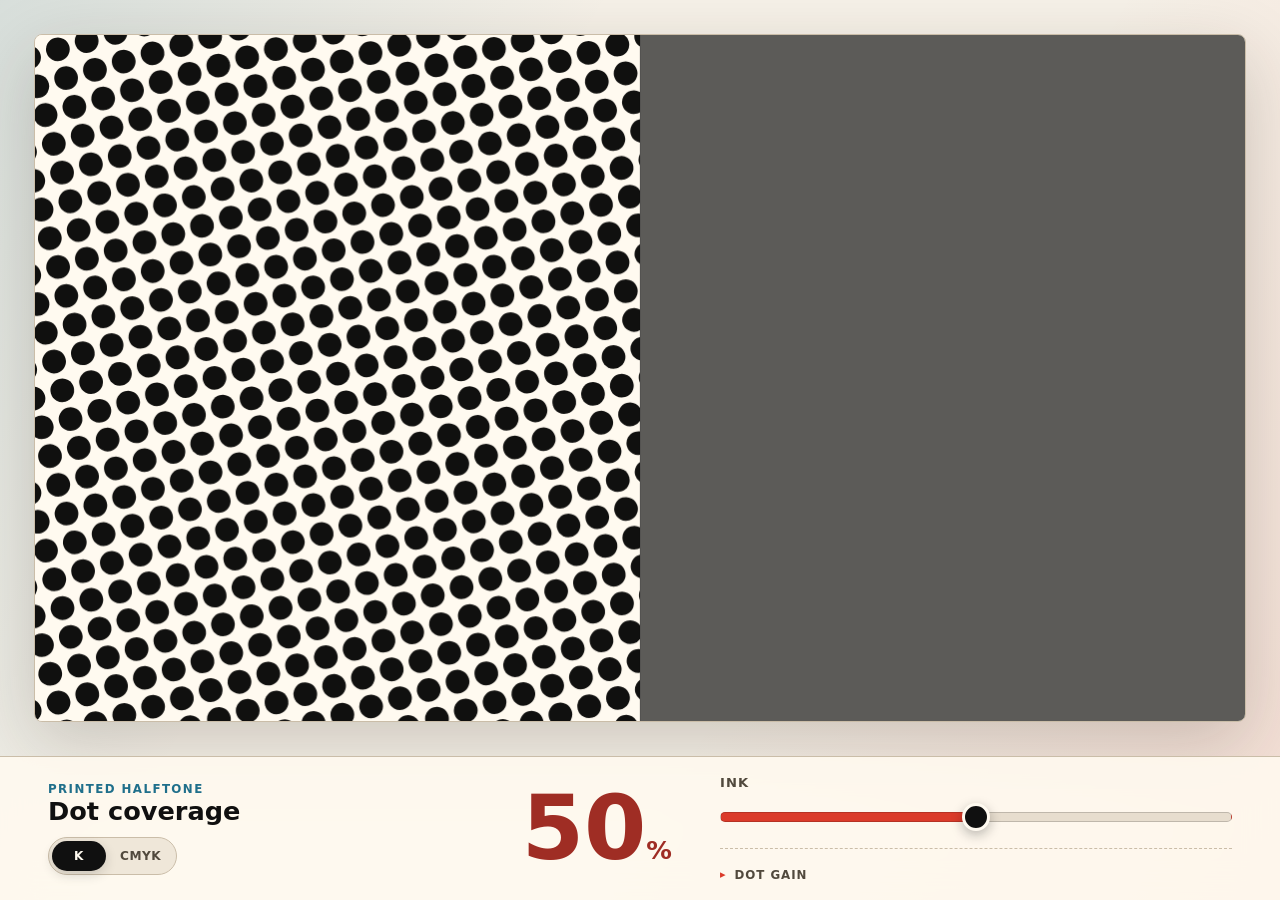
==== index.html @ 2b1c8a49 "Inline Apply button with the Dot Gain inputs Moves the Apply button into the 4th cell of the dot-gai" ====
<!doctype html>
<html lang="en">
  <head>
    <meta charset="UTF-8" />
    <meta name="viewport" content="width=device-width, initial-scale=1.0" />
    <title>Halftone Dot Visualizer</title>
    <link rel="stylesheet" href="styles.css" />
  </head>
  <body>
    <main class="app-shell">
      <section class="visualizer" aria-label="Halftone dot preview">
        <canvas id="halftoneCanvas"></canvas>
      </section>

      <section
        class="control-strip"
        id="controlStrip"
        data-mode="single"
        aria-label="Halftone controls"
      >
        <div class="title-group">
          <p class="eyebrow">Printed halftone</p>
          <h1 id="modeTitle">Dot coverage</h1>

          <div class="mode-toggle" role="group" aria-label="Color mode">
            <button
              class="mode-button is-active"
              type="button"
              data-mode="single"
              aria-pressed="true"
            >
              K
            </button>
            <button
              class="mode-button"
              type="button"
              data-mode="cmyk"
              aria-pressed="false"
            >
              CMYK
            </button>
          </div>
        </div>

        <div class="meter" id="singleMeter" aria-live="polite">
          <span id="coverageValue">50</span><span>%</span>
        </div>

        <div class="controls-panel">
          <div class="single-controls" id="singleControls">
            <label class="slider-control" for="coverageSlider">
              <span>Ink</span>
              <input
                id="coverageSlider"
                type="range"
                min="0"
                max="100"
                value="50"
                step="1"
              />
            </label>
          </div>

          <div class="cmyk-controls" id="cmykControls" hidden>
            <label class="channel-control channel-cyan" for="cyanSlider">
              <span>C</span>
              <output id="cyanValue" for="cyanSlider">50%</output>
              <input
                id="cyanSlider"
                data-channel="c"
                type="range"
                min="0"
                max="100"
                value="50"
                step="1"
              />
            </label>

            <label class="channel-control channel-magenta" for="magentaSlider">
              <span>M</span>
              <output id="magentaValue" for="magentaSlider">50%</output>
              <input
                id="magentaSlider"
                data-channel="m"
                type="range"
                min="0"
                max="100"
                value="50"
                step="1"
              />
            </label>

            <label class="channel-control channel-yellow" for="yellowSlider">
              <span>Y</span>
              <output id="yellowValue" for="yellowSlider">50%</output>
              <input
                id="yellowSlider"
                data-channel="y"
                type="range"
                min="0"
                max="100"
                value="50"
                step="1"
              />
            </label>

            <label class="channel-control channel-black" for="blackSlider">
              <span>K</span>
              <output id="blackValue" for="blackSlider">50%</output>
              <input
                id="blackSlider"
                data-channel="k"
                type="range"
                min="0"
                max="100"
                value="50"
                step="1"
              />
            </label>
          </div>

          <details class="dot-gain-controls" id="dotGainDetails">
            <summary>Dot Gain</summary>
            <div class="dot-gain-inputs">
              <label class="dot-gain-input" for="dotGainInput">
                <span>Dot Gain</span>
                <span class="input-row">
                  <input id="dotGainInput" type="number" min="0" max="40" step="1" value="18" />
                  <span class="suffix">%</span>
                </span>
              </label>
              <label class="dot-gain-input" for="minDotInput">
                <span>Min Dot</span>
                <span class="input-row">
                  <input id="minDotInput" type="number" min="0" max="15" step="0.5" value="3" />
                  <span class="suffix">%</span>
                </span>
              </label>
              <label class="dot-gain-input" for="minDotPrintedInput">
                <span>Min Dot Printed</span>
                <span class="input-row">
                  <input id="minDotPrintedInput" type="number" min="0" max="25" step="0.5" value="5" />
                  <span class="suffix">%</span>
                </span>
              </label>
              <button
                id="dotGainApplyButton"
                class="dot-gain-apply"
                type="button"
                disabled
              >
                Apply
              </button>
            </div>
          </details>
        </div>
      </section>
    </main>

    <script src="app.js"></script>
  </body>
</html>
---- styles.css ----
:root {
  --paper: #f6f1e8;
  --paper-deep: #e7ddce;
  --ink: #101010;
  --panel: #fffaf0;
  --line: #cabda8;
  --accent: #db3b2a;
  --accent-deep: #9f2d24;
  --blue: #1f6f8b;
  --cyan: #00a2e3;
  --magenta: #e6007d;
  --yellow: #ffed00;
  --shadow: 0 22px 70px rgba(38, 31, 20, 0.2);
}

* {
  box-sizing: border-box;
}

[hidden] {
  display: none !important;
}

html,
body {
  min-height: 100%;
}

body {
  margin: 0;
  background:
    linear-gradient(120deg, rgba(31, 111, 139, 0.14), transparent 34%),
    linear-gradient(300deg, rgba(219, 59, 42, 0.11), transparent 38%),
    var(--paper);
  color: var(--ink);
  font-family:
    Inter, ui-sans-serif, system-ui, -apple-system, BlinkMacSystemFont, "Segoe UI",
    sans-serif;
}

.app-shell {
  display: grid;
  height: 100vh;
  height: 100svh;
  min-height: 540px;
  grid-template-rows: minmax(0, 1fr) auto;
}

.visualizer {
  display: flex;
  min-height: 0;
  padding: clamp(16px, 3vw, 34px);
}

#halftoneCanvas {
  display: block;
  flex: 1;
  width: 100%;
  height: 100%;
  min-height: 0;
  border: 1px solid var(--line);
  border-radius: 8px;
  background: var(--panel);
  box-shadow: var(--shadow);
}

.control-strip {
  display: grid;
  grid-template-columns: minmax(150px, 1fr) auto minmax(240px, 40vw);
  align-items: center;
  gap: clamp(18px, 4vw, 48px);
  border-top: 1px solid var(--line);
  background: rgba(255, 250, 240, 0.88);
  padding: 18px clamp(18px, 4vw, 48px);
  backdrop-filter: blur(16px);
}

.control-strip[data-mode="cmyk"] {
  grid-template-columns: minmax(170px, 0.72fr) minmax(480px, 2fr);
}

.title-group {
  min-width: 0;
}

.eyebrow {
  margin: 0 0 3px;
  color: var(--blue);
  font-size: 0.74rem;
  font-weight: 800;
  letter-spacing: 0.12em;
  text-transform: uppercase;
}

h1 {
  margin: 0;
  font-size: clamp(1.45rem, 2vw, 2.3rem);
  letter-spacing: 0;
  line-height: 1;
}

.mode-toggle {
  display: inline-flex;
  gap: 2px;
  margin-top: 13px;
  border: 1px solid var(--line);
  border-radius: 999px;
  background: rgba(231, 221, 206, 0.65);
  padding: 3px;
}

.mode-button {
  min-width: 54px;
  border: 0;
  border-radius: 999px;
  background: transparent;
  color: #51493d;
  cursor: pointer;
  font: inherit;
  font-size: 0.76rem;
  font-weight: 900;
  letter-spacing: 0.04em;
  padding: 8px 12px;
}

.mode-button.is-active {
  background: var(--ink);
  color: var(--panel);
  box-shadow: 0 4px 12px rgba(16, 16, 16, 0.16);
}

.mode-button:focus-visible {
  outline: 3px solid rgba(31, 111, 139, 0.32);
  outline-offset: 3px;
}

.meter {
  display: flex;
  min-width: 128px;
  align-items: baseline;
  justify-content: flex-end;
  color: var(--accent-deep);
  font-variant-numeric: tabular-nums;
  font-weight: 900;
  line-height: 0.85;
}

.meter span:first-child {
  font-size: clamp(3.4rem, 7vw, 5.8rem);
}

.meter span:last-child {
  font-size: clamp(1.25rem, 2vw, 1.8rem);
}

.slider-control {
  display: grid;
  gap: 10px;
  min-width: 0;
  color: #51493d;
  font-size: 0.82rem;
  font-weight: 800;
  letter-spacing: 0.08em;
  text-transform: uppercase;
}

.controls-panel {
  min-width: 0;
}

.single-controls {
  min-width: 0;
}

.cmyk-controls {
  display: grid;
  grid-template-columns: repeat(4, minmax(104px, 1fr));
  gap: 12px clamp(12px, 2vw, 22px);
  min-width: 0;
}

.channel-control {
  --track-color: var(--accent);
  --thumb-color: var(--ink);
  display: grid;
  grid-template-columns: auto minmax(42px, max-content);
  gap: 8px 10px;
  min-width: 0;
  color: #51493d;
  font-size: 0.82rem;
  font-weight: 900;
  letter-spacing: 0.06em;
  text-transform: uppercase;
}

.channel-control output {
  justify-self: end;
  color: #51493d;
  font-variant-numeric: tabular-nums;
  letter-spacing: 0;
}

.channel-control input {
  grid-column: 1 / -1;
}

.channel-cyan {
  --track-color: var(--cyan);
  --thumb-color: var(--cyan);
}

.channel-magenta {
  --track-color: var(--magenta);
  --thumb-color: var(--magenta);
}

.channel-yellow {
  --track-color: var(--yellow);
  --thumb-color: var(--yellow);
}

.channel-black {
  --track-color: var(--ink);
  --thumb-color: var(--ink);
}

input[type="range"] {
  width: 100%;
  height: 34px;
  margin: 0;
  appearance: none;
  background: transparent;
  cursor: pointer;
}

input[type="range"]::-webkit-slider-runnable-track {
  height: 10px;
  border: 1px solid rgba(16, 16, 16, 0.18);
  border-radius: 999px;
  background:
    linear-gradient(
      90deg,
      var(--track-color, var(--accent)) var(--track-fill),
      var(--paper-deep) 0
    );
}

input[type="range"]::-moz-range-track {
  height: 10px;
  border: 1px solid rgba(16, 16, 16, 0.18);
  border-radius: 999px;
  background:
    linear-gradient(
      90deg,
      var(--track-color, var(--accent)) var(--track-fill),
      var(--paper-deep) 0
    );
}

input[type="range"]::-webkit-slider-thumb {
  width: 28px;
  height: 28px;
  margin-top: -10px;
  appearance: none;
  border: 3px solid var(--panel);
  border-radius: 50%;
  background: var(--thumb-color, var(--ink));
  box-shadow: 0 4px 12px rgba(16, 16, 16, 0.28);
}

input[type="range"]::-moz-range-thumb {
  width: 22px;
  height: 22px;
  border: 3px solid var(--panel);
  border-radius: 50%;
  background: var(--thumb-color, var(--ink));
  box-shadow: 0 4px 12px rgba(16, 16, 16, 0.28);
}

input[type="range"]:focus-visible {
  outline: 3px solid rgba(31, 111, 139, 0.32);
  outline-offset: 6px;
  border-radius: 999px;
}

.dot-gain-controls {
  margin-top: 14px;
  padding-top: 14px;
  border-top: 1px dashed var(--line);
}

.dot-gain-controls summary {
  cursor: pointer;
  list-style: none;
  display: inline-flex;
  align-items: center;
  gap: 8px;
  font-size: 0.74rem;
  font-weight: 900;
  letter-spacing: 0.08em;
  text-transform: uppercase;
  color: #51493d;
  user-select: none;
}

.dot-gain-controls summary::-webkit-details-marker { display: none; }

.dot-gain-controls summary::before {
  content: "\25B8";
  display: inline-block;
  font-size: 0.7rem;
  color: var(--accent);
  transition: transform 120ms ease;
}

.dot-gain-controls[open] summary::before {
  transform: rotate(90deg);
}

.dot-gain-controls summary:hover { color: var(--ink); }

.dot-gain-inputs {
  margin-top: 12px;
  display: grid;
  grid-template-columns: repeat(3, minmax(0, 1fr)) auto;
  align-items: end;
  gap: 10px clamp(12px, 2vw, 22px);
}

.dot-gain-input {
  display: grid;
  gap: 6px;
  min-width: 0;
  font-size: 0.74rem;
  font-weight: 900;
  letter-spacing: 0.06em;
  text-transform: uppercase;
  color: #51493d;
}

.dot-gain-input .input-row {
  display: flex;
  align-items: center;
  gap: 6px;
  border: 1px solid var(--line);
  border-radius: 6px;
  background: var(--panel);
  padding: 6px 10px;
}

.dot-gain-input input[type="number"] {
  flex: 1;
  border: 0;
  background: transparent;
  font: inherit;
  font-size: 1rem;
  font-weight: 700;
  font-variant-numeric: tabular-nums;
  color: var(--ink);
  width: 100%;
  outline: none;
  text-transform: none;
  -moz-appearance: textfield;
}

.dot-gain-input .suffix {
  color: #51493d;
  font-weight: 700;
  font-size: 0.86rem;
}

.dot-gain-apply {
  border: 0;
  border-radius: 999px;
  background: var(--ink);
  color: var(--panel);
  cursor: pointer;
  font: inherit;
  font-size: 0.72rem;
  font-weight: 900;
  letter-spacing: 0.08em;
  padding: 8px 18px;
  text-transform: uppercase;
  box-shadow: 0 4px 12px rgba(16, 16, 16, 0.16);
  transition: background 120ms ease, color 120ms ease, box-shadow 120ms ease;
}

.dot-gain-apply:hover:not(:disabled) {
  background: var(--accent);
}

.dot-gain-apply:focus-visible {
  outline: 3px solid rgba(31, 111, 139, 0.32);
  outline-offset: 3px;
}

.dot-gain-apply:disabled {
  background: var(--paper-deep);
  color: #51493d;
  cursor: not-allowed;
  box-shadow: none;
  opacity: 0.65;
}

@media (max-width: 760px) {
  .app-shell {
    min-height: 600px;
  }

  .visualizer {
    padding: 12px;
  }

  #halftoneCanvas {
    min-height: 0;
  }

  .control-strip {
    grid-template-columns: 1fr auto;
    gap: 16px;
    padding: 16px;
  }

  .control-strip[data-mode="cmyk"] {
    grid-template-columns: 1fr;
  }

  .control-strip[data-mode="cmyk"] .title-group {
    display: flex;
    align-items: center;
    justify-content: space-between;
    gap: 14px;
  }

  .control-strip[data-mode="cmyk"] .mode-toggle {
    margin-top: 0;
    flex: 0 0 auto;
  }

  .slider-control {
    grid-column: 1 / -1;
  }

  .cmyk-controls {
    grid-template-columns: repeat(2, minmax(118px, 1fr));
  }

  .meter {
    min-width: 100px;
  }

  .dot-gain-inputs {
    grid-template-columns: 1fr 1fr;
  }
}

@media (max-width: 430px) {
  .control-strip {
    grid-template-columns: 1fr;
  }

  .control-strip[data-mode="cmyk"] .title-group {
    display: block;
  }

  .control-strip[data-mode="cmyk"] .mode-toggle {
    margin-top: 13px;
  }

  .cmyk-controls {
    grid-template-columns: 1fr;
  }

  .meter {
    justify-content: flex-start;
  }

  .dot-gain-inputs {
    grid-template-columns: 1fr;
  }
}
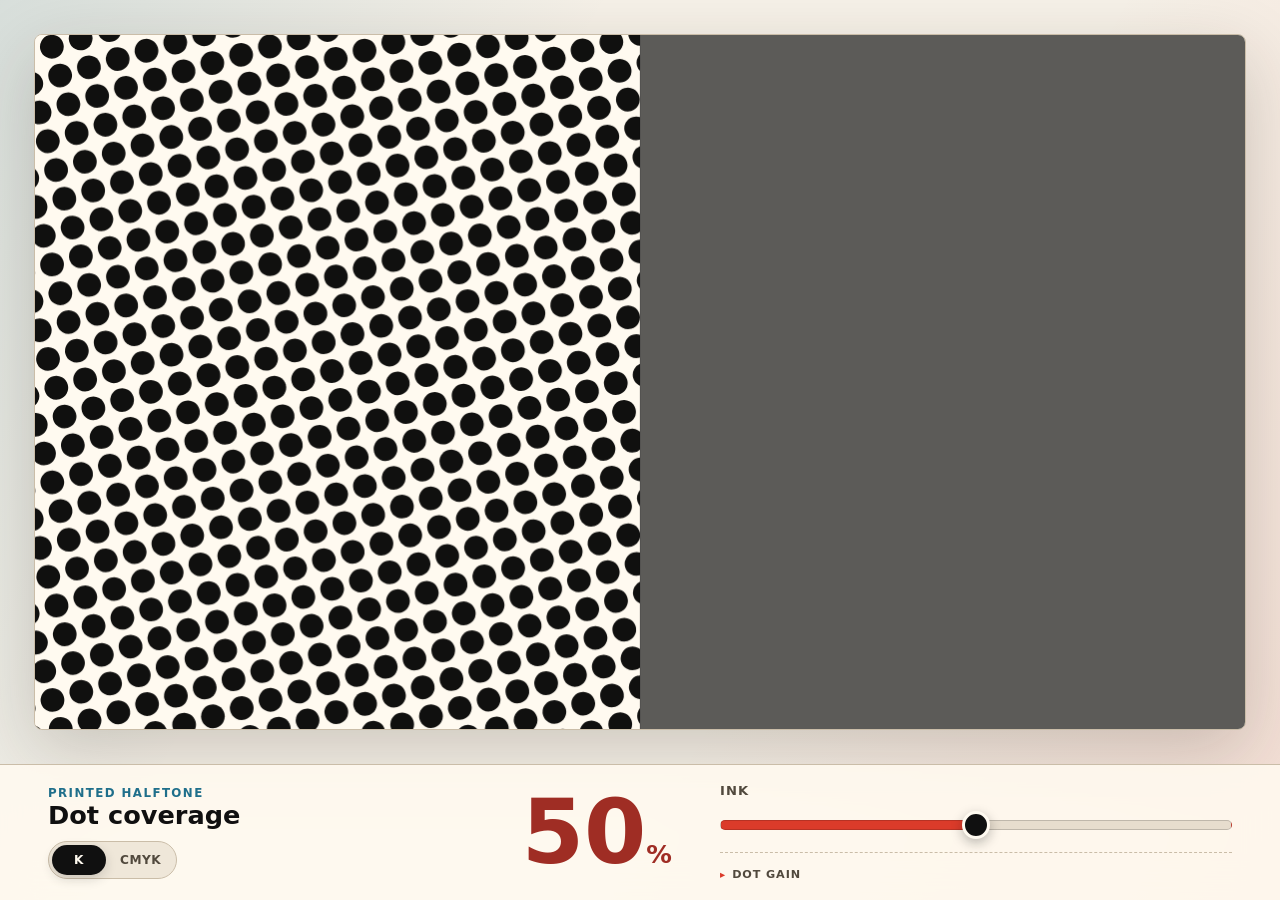
==== commit 19268464: "Float Dot Gain inputs as a popover; new defaults 18 / 1 / 3 The Dot Gain disclosure used to grow the" ====
--- a/index.html
+++ b/index.html
@@ -121,7 +121,7 @@
 
           <details class="dot-gain-controls" id="dotGainDetails">
             <summary>Dot Gain</summary>
-            <div class="dot-gain-inputs">
+            <div class="dot-gain-popover">
               <label class="dot-gain-input" for="dotGainInput">
                 <span>Dot Gain</span>
                 <span class="input-row">
@@ -132,14 +132,14 @@
               <label class="dot-gain-input" for="minDotInput">
                 <span>Min Dot</span>
                 <span class="input-row">
-                  <input id="minDotInput" type="number" min="0" max="15" step="0.5" value="3" />
+                  <input id="minDotInput" type="number" min="0" max="15" step="0.5" value="1" />
                   <span class="suffix">%</span>
                 </span>
               </label>
               <label class="dot-gain-input" for="minDotPrintedInput">
                 <span>Min Dot Printed</span>
                 <span class="input-row">
-                  <input id="minDotPrintedInput" type="number" min="0" max="25" step="0.5" value="5" />
+                  <input id="minDotPrintedInput" type="number" min="0" max="25" step="0.5" value="3" />
                   <span class="suffix">%</span>
                 </span>
               </label>
--- a/styles.css
+++ b/styles.css
@@ -284,8 +284,9 @@
 }
 
 .dot-gain-controls {
-  margin-top: 14px;
-  padding-top: 14px;
+  position: relative;
+  margin-top: 10px;
+  padding-top: 10px;
   border-top: 1px dashed var(--line);
 }
 
@@ -294,13 +295,14 @@
   list-style: none;
   display: inline-flex;
   align-items: center;
-  gap: 8px;
-  font-size: 0.74rem;
+  gap: 6px;
+  font-size: 0.7rem;
   font-weight: 900;
   letter-spacing: 0.08em;
   text-transform: uppercase;
   color: #51493d;
   user-select: none;
+  white-space: nowrap;
 }
 
 .dot-gain-controls summary::-webkit-details-marker { display: none; }
@@ -308,7 +310,7 @@
 .dot-gain-controls summary::before {
   content: "\25B8";
   display: inline-block;
-  font-size: 0.7rem;
+  font-size: 0.65rem;
   color: var(--accent);
   transition: transform 120ms ease;
 }
@@ -319,46 +321,55 @@
 
 .dot-gain-controls summary:hover { color: var(--ink); }
 
-.dot-gain-inputs {
-  margin-top: 12px;
-  display: grid;
-  grid-template-columns: repeat(3, minmax(0, 1fr)) auto;
-  align-items: end;
-  gap: 10px clamp(12px, 2vw, 22px);
-}
-
-.dot-gain-input {
-  display: grid;
-  gap: 6px;
-  min-width: 0;
-  font-size: 0.74rem;
-  font-weight: 900;
-  letter-spacing: 0.06em;
-  text-transform: uppercase;
-  color: #51493d;
-}
-
-.dot-gain-input .input-row {
+.dot-gain-popover {
+  position: absolute;
+  bottom: calc(100% + 8px);
+  right: 0;
   display: flex;
   align-items: center;
+  gap: clamp(10px, 1.5vw, 18px);
+  padding: 10px 14px;
+  background: var(--panel);
+  border: 1px solid var(--line);
+  border-radius: 10px;
+  box-shadow: 0 18px 40px rgba(38, 31, 20, 0.18);
+  white-space: nowrap;
+  z-index: 20;
+}
+
+.dot-gain-input {
+  display: inline-flex;
+  align-items: center;
   gap: 6px;
+  font-size: 0.66rem;
+  font-weight: 900;
+  letter-spacing: 0.05em;
+  text-transform: uppercase;
+  color: #51493d;
+  white-space: nowrap;
+}
+
+.dot-gain-input .input-row {
+  display: inline-flex;
+  align-items: center;
+  gap: 2px;
   border: 1px solid var(--line);
-  border-radius: 6px;
+  border-radius: 5px;
   background: var(--panel);
-  padding: 6px 10px;
+  padding: 3px 8px;
 }
 
 .dot-gain-input input[type="number"] {
-  flex: 1;
+  width: 38px;
   border: 0;
   background: transparent;
   font: inherit;
-  font-size: 1rem;
+  font-size: 0.85rem;
   font-weight: 700;
   font-variant-numeric: tabular-nums;
   color: var(--ink);
-  width: 100%;
   outline: none;
+  text-align: right;
   text-transform: none;
   -moz-appearance: textfield;
 }
@@ -366,7 +377,7 @@
 .dot-gain-input .suffix {
   color: #51493d;
   font-weight: 700;
-  font-size: 0.86rem;
+  font-size: 0.74rem;
 }
 
 .dot-gain-apply {
@@ -376,12 +387,12 @@
   color: var(--panel);
   cursor: pointer;
   font: inherit;
-  font-size: 0.72rem;
+  font-size: 0.66rem;
   font-weight: 900;
   letter-spacing: 0.08em;
-  padding: 8px 18px;
-  text-transform: uppercase;
-  box-shadow: 0 4px 12px rgba(16, 16, 16, 0.16);
+  padding: 5px 14px;
+  text-transform: uppercase;
+  box-shadow: 0 3px 10px rgba(16, 16, 16, 0.16);
   transition: background 120ms ease, color 120ms ease, box-shadow 120ms ease;
 }
 
@@ -448,10 +459,6 @@
   .meter {
     min-width: 100px;
   }
-
-  .dot-gain-inputs {
-    grid-template-columns: 1fr 1fr;
-  }
 }
 
 @media (max-width: 430px) {
@@ -474,8 +481,4 @@
   .meter {
     justify-content: flex-start;
   }
-
-  .dot-gain-inputs {
-    grid-template-columns: 1fr;
-  }
-}
+}
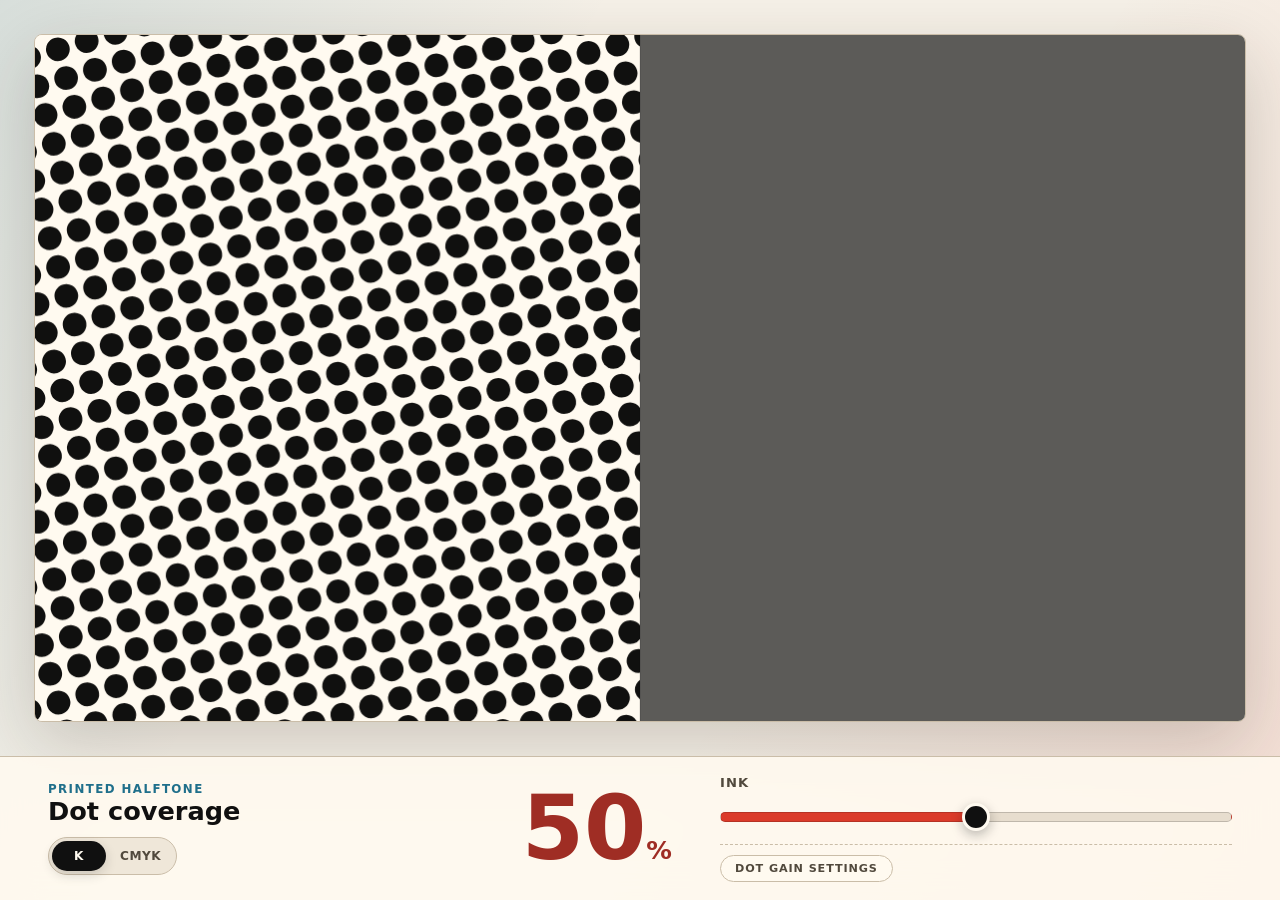
==== commit aaf4d6b0: "Replace Dot Gain disclosure triangle with a clear settings button The <details>/<summary> triangle w" ====
--- a/index.html
+++ b/index.html
@@ -119,9 +119,17 @@
             </label>
           </div>
 
-          <details class="dot-gain-controls" id="dotGainDetails">
-            <summary>Dot Gain</summary>
-            <div class="dot-gain-popover">
+          <div class="dot-gain-controls">
+            <button
+              id="dotGainTrigger"
+              class="dot-gain-trigger"
+              type="button"
+              aria-expanded="false"
+              aria-controls="dotGainPopover"
+            >
+              Dot Gain Settings
+            </button>
+            <div id="dotGainPopover" class="dot-gain-popover" hidden>
               <label class="dot-gain-input" for="dotGainInput">
                 <span>Dot Gain</span>
                 <span class="input-row">
@@ -152,7 +160,7 @@
                 Apply
               </button>
             </div>
-          </details>
+          </div>
         </div>
       </section>
     </main>
--- a/styles.css
+++ b/styles.css
@@ -290,36 +290,39 @@
   border-top: 1px dashed var(--line);
 }
 
-.dot-gain-controls summary {
-  cursor: pointer;
-  list-style: none;
+.dot-gain-trigger {
   display: inline-flex;
   align-items: center;
-  gap: 6px;
+  border: 1px solid var(--line);
+  border-radius: 999px;
+  background: var(--panel);
+  color: #51493d;
+  cursor: pointer;
+  font: inherit;
   font-size: 0.7rem;
   font-weight: 900;
   letter-spacing: 0.08em;
-  text-transform: uppercase;
-  color: #51493d;
-  user-select: none;
-  white-space: nowrap;
-}
-
-.dot-gain-controls summary::-webkit-details-marker { display: none; }
-
-.dot-gain-controls summary::before {
-  content: "\25B8";
-  display: inline-block;
-  font-size: 0.65rem;
-  color: var(--accent);
-  transition: transform 120ms ease;
-}
-
-.dot-gain-controls[open] summary::before {
-  transform: rotate(90deg);
-}
-
-.dot-gain-controls summary:hover { color: var(--ink); }
+  padding: 6px 14px;
+  text-transform: uppercase;
+  transition: background 120ms ease, color 120ms ease, border-color 120ms ease;
+}
+
+.dot-gain-trigger:hover {
+  background: var(--paper-deep);
+  color: var(--ink);
+  border-color: var(--ink);
+}
+
+.dot-gain-trigger[aria-expanded="true"] {
+  background: var(--ink);
+  color: var(--panel);
+  border-color: var(--ink);
+}
+
+.dot-gain-trigger:focus-visible {
+  outline: 3px solid rgba(31, 111, 139, 0.32);
+  outline-offset: 3px;
+}
 
 .dot-gain-popover {
   position: absolute;
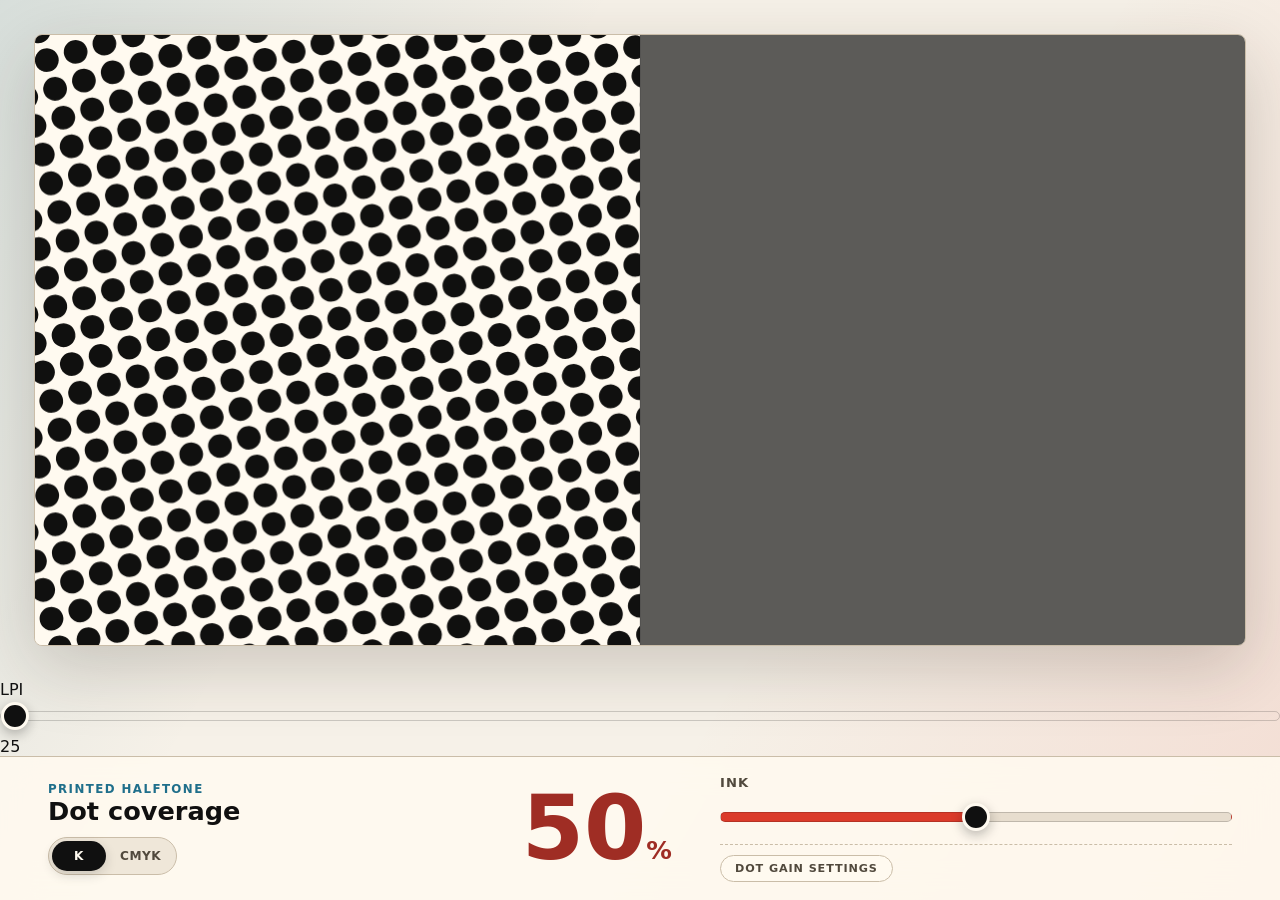
==== commit cec4b8f2: "Add LPI row markup with range slider 25-200 A new <section class="lpi-row"> between .visualizer and " ====
--- a/index.html
+++ b/index.html
@@ -10,6 +10,23 @@
     <main class="app-shell">
       <section class="visualizer" aria-label="Halftone dot preview">
         <canvas id="halftoneCanvas"></canvas>
+      </section>
+
+      <section class="lpi-row" aria-label="Halftone screen frequency">
+        <div class="lpi-control">
+          <label class="lpi-label" for="lpiSlider">LPI</label>
+          <input
+            id="lpiSlider"
+            class="lpi-slider"
+            type="range"
+            min="25"
+            max="200"
+            step="1"
+            value="25"
+          />
+          <span id="lpiValue" class="lpi-value">25</span>
+        </div>
+        <div class="lpi-row-right" aria-hidden="true"></div>
       </section>
 
       <section
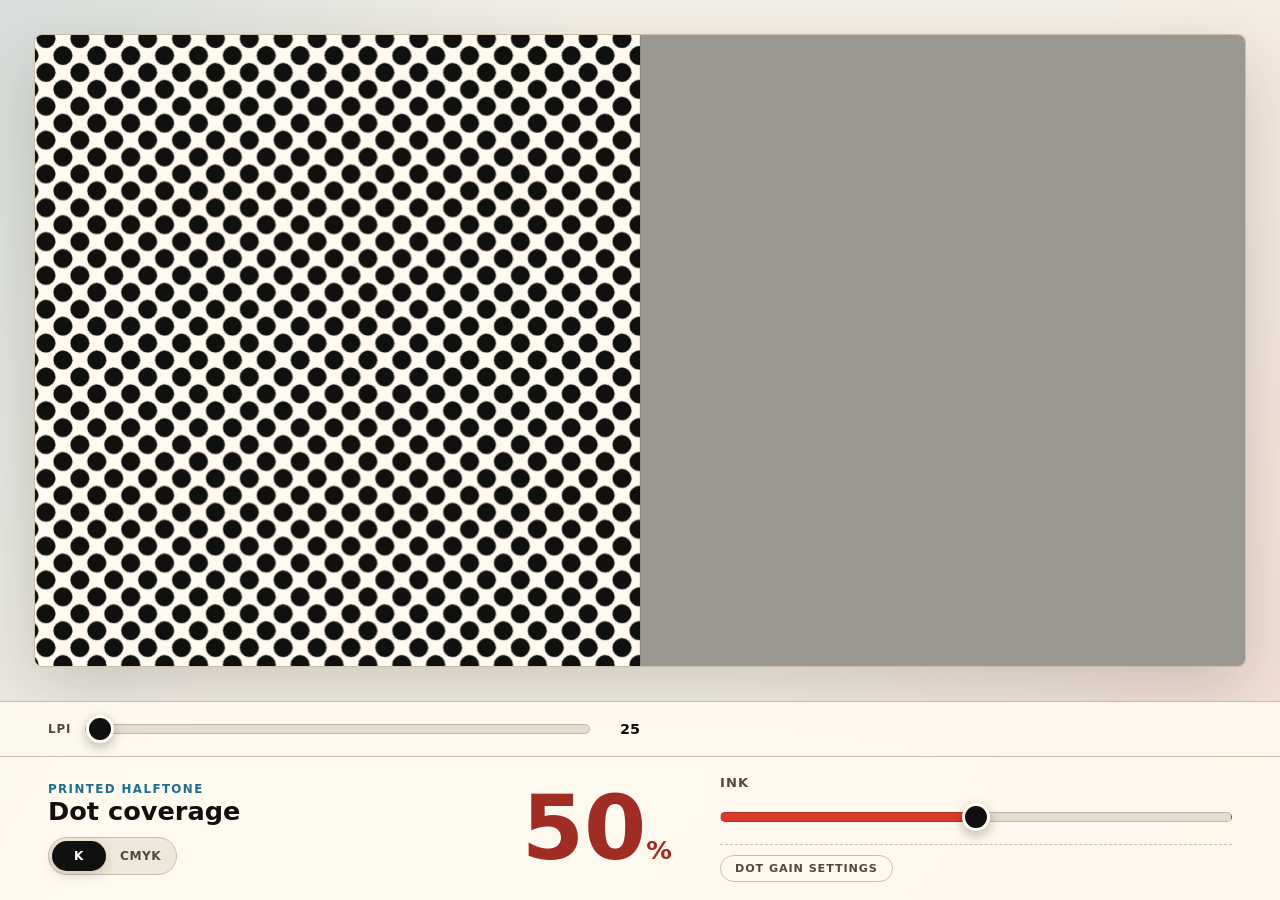
==== commit ef8e7d4c: "Cache-bust assets + raise pattern sampling quality Two fixes in one commit:  - Add version query str" ====
--- a/index.html
+++ b/index.html
@@ -4,7 +4,7 @@
     <meta charset="UTF-8" />
     <meta name="viewport" content="width=device-width, initial-scale=1.0" />
     <title>Halftone Dot Visualizer</title>
-    <link rel="stylesheet" href="styles.css" />
+    <link rel="stylesheet" href="styles.css?v=2026-05-12-2" />
   </head>
   <body>
     <main class="app-shell">
@@ -182,6 +182,6 @@
       </section>
     </main>
 
-    <script src="app.js"></script>
+    <script src="app.js?v=2026-05-12-2"></script>
   </body>
 </html>
--- a/styles.css
+++ b/styles.css
@@ -43,7 +43,7 @@
   height: 100vh;
   height: 100svh;
   min-height: 540px;
-  grid-template-rows: minmax(0, 1fr) auto;
+  grid-template-rows: minmax(0, 1fr) auto auto;
 }
 
 .visualizer {
@@ -62,6 +62,46 @@
   border-radius: 8px;
   background: var(--panel);
   box-shadow: var(--shadow);
+}
+
+.lpi-row {
+  display: grid;
+  grid-template-columns: 1fr 1fr;
+  padding: 10px clamp(18px, 4vw, 48px);
+  background: rgba(255, 250, 240, 0.88);
+  border-top: 1px solid var(--line);
+  backdrop-filter: blur(16px);
+}
+
+.lpi-control {
+  display: flex;
+  align-items: center;
+  gap: 14px;
+  min-width: 0;
+}
+
+.lpi-label {
+  flex: 0 0 auto;
+  font-size: 0.74rem;
+  font-weight: 900;
+  letter-spacing: 0.08em;
+  text-transform: uppercase;
+  color: #51493d;
+}
+
+.lpi-slider {
+  flex: 1;
+  min-width: 0;
+}
+
+.lpi-value {
+  flex: 0 0 auto;
+  min-width: 36px;
+  text-align: right;
+  font-variant-numeric: tabular-nums;
+  font-weight: 800;
+  font-size: 0.9rem;
+  color: var(--ink);
 }
 
 .control-strip {
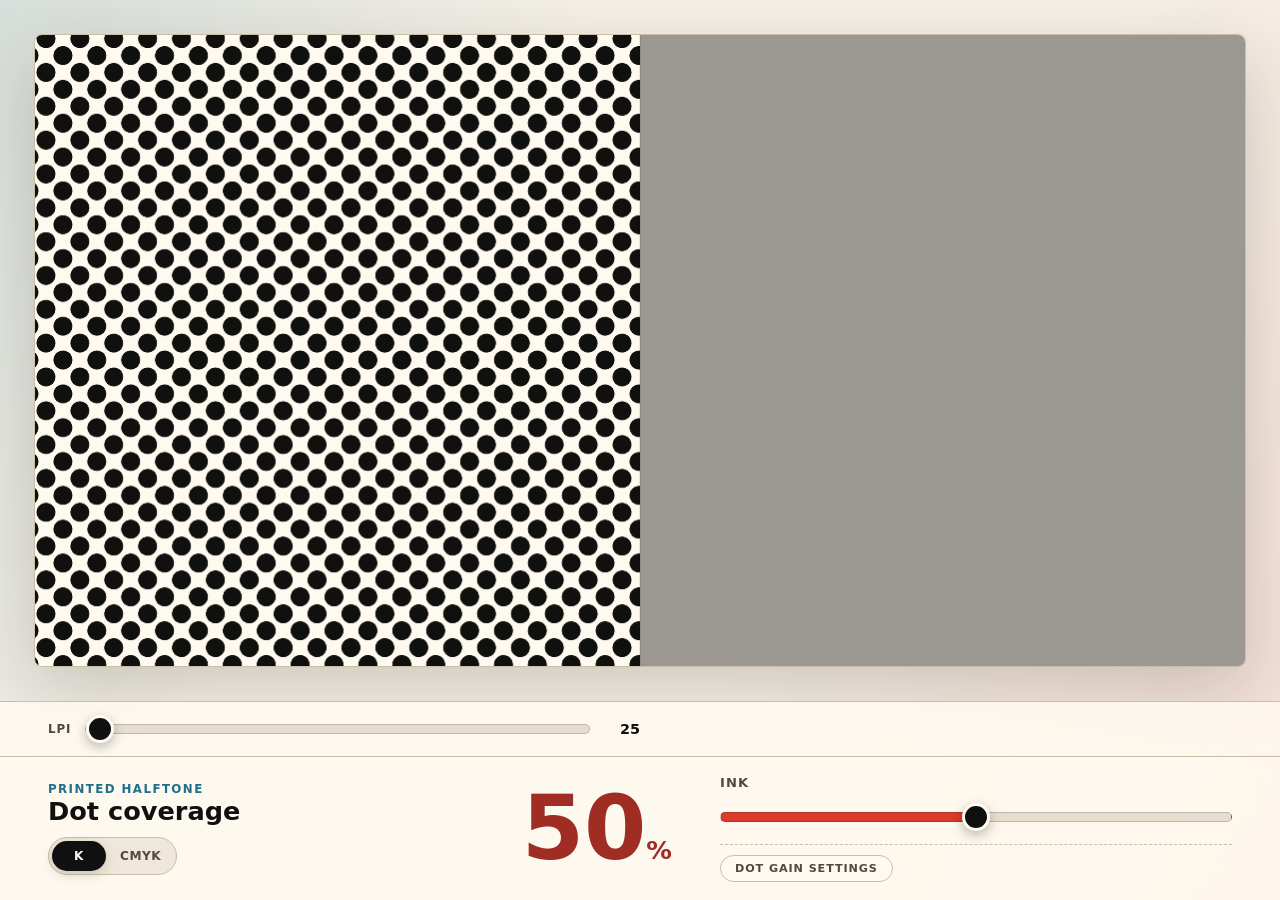
==== commit 320e1e13: "Supersample dot pattern 2x for crisper rotated edges Pattern tiles now render at 2x source resolutio" ====
--- a/index.html
+++ b/index.html
@@ -4,7 +4,7 @@
     <meta charset="UTF-8" />
     <meta name="viewport" content="width=device-width, initial-scale=1.0" />
     <title>Halftone Dot Visualizer</title>
-    <link rel="stylesheet" href="styles.css?v=2026-05-12-2" />
+    <link rel="stylesheet" href="styles.css?v=2026-05-12-3" />
   </head>
   <body>
     <main class="app-shell">
@@ -182,6 +182,6 @@
       </section>
     </main>
 
-    <script src="app.js?v=2026-05-12-2"></script>
+    <script src="app.js?v=2026-05-12-3"></script>
   </body>
 </html>
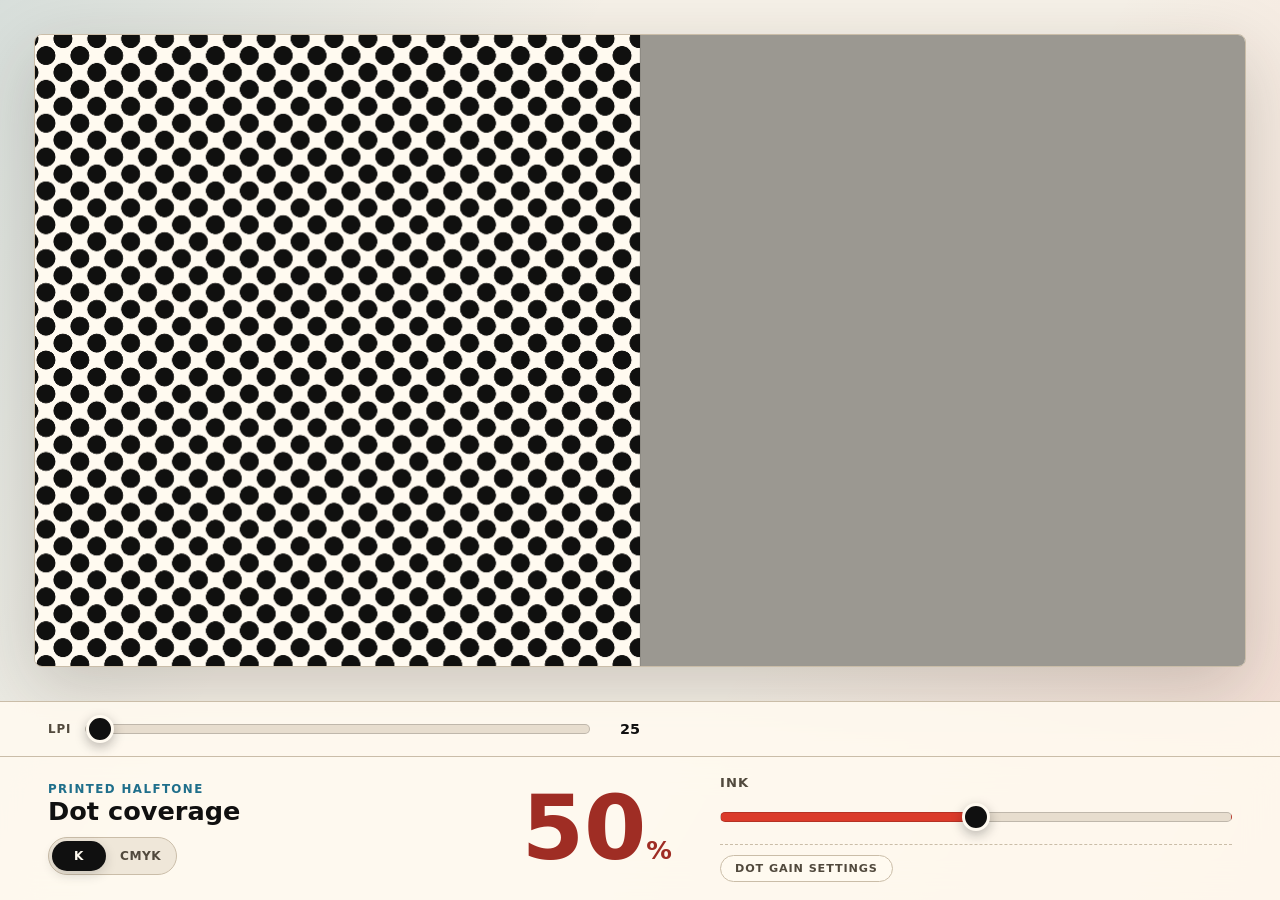
==== commit 5e279000: "Fix pattern double-counting that flooded above ~58% coverage The previous pattern had a center dot a" ====
--- a/index.html
+++ b/index.html
@@ -4,7 +4,7 @@
     <meta charset="UTF-8" />
     <meta name="viewport" content="width=device-width, initial-scale=1.0" />
     <title>Halftone Dot Visualizer</title>
-    <link rel="stylesheet" href="styles.css?v=2026-05-12-3" />
+    <link rel="stylesheet" href="styles.css?v=2026-05-13-1" />
   </head>
   <body>
     <main class="app-shell">
@@ -182,6 +182,6 @@
       </section>
     </main>
 
-    <script src="app.js?v=2026-05-12-3"></script>
+    <script src="app.js?v=2026-05-13-1"></script>
   </body>
 </html>
